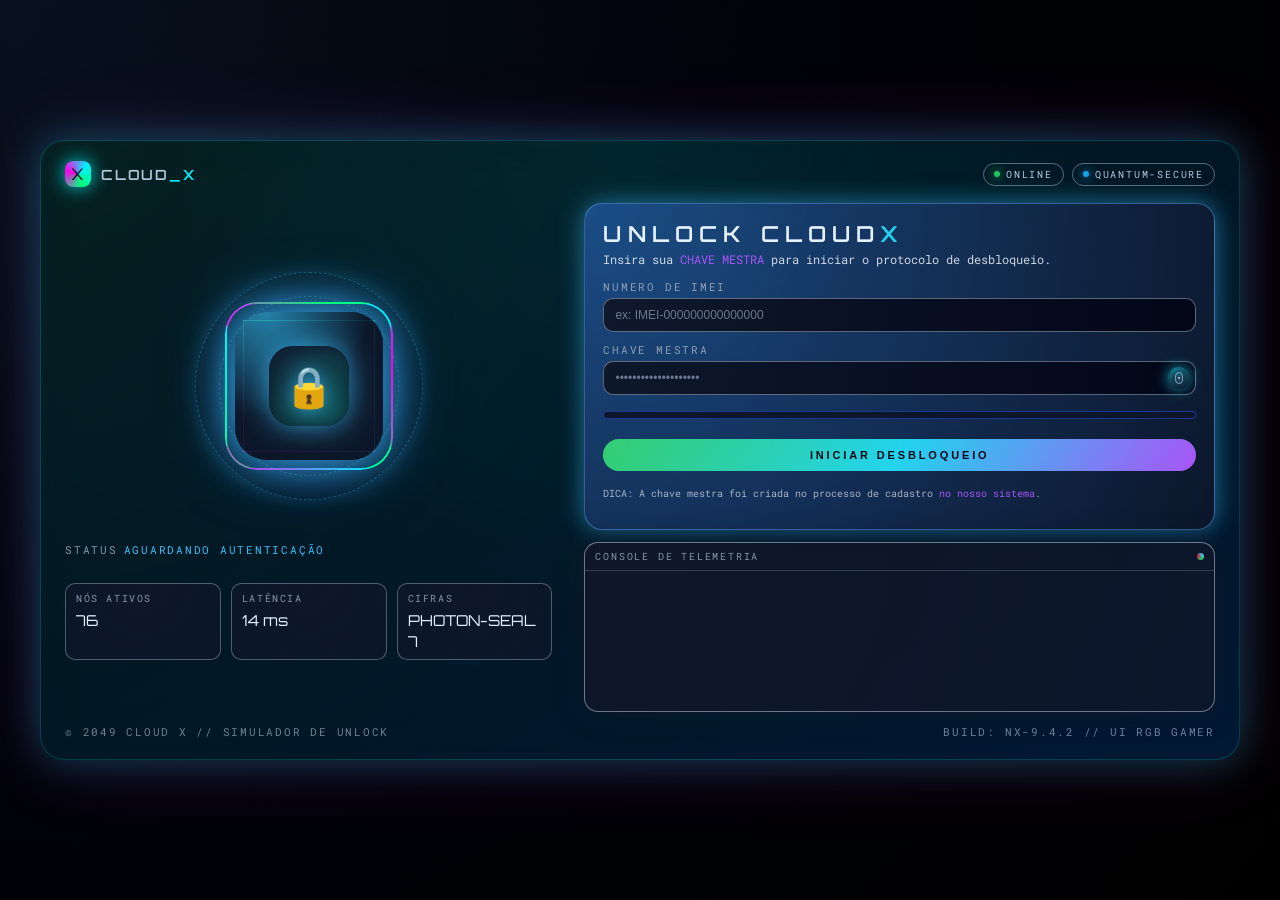
==== index.html @ 3b97a8e1 "Inicializa simulador Cloud X" ====
<!DOCTYPE html>
<html lang="pt-BR">
  <head>
    <meta charset="UTF-8" />
    <title>Cloud X // Unlock</title>
    <meta name="viewport" content="width=device-width, initial-scale=1.0" />
    <link rel="stylesheet" href="style.css" />
  </head>
  <body>
    <div class="noise-overlay"></div>
    <main class="cx-root">
      <div class="cx-frame">
        <header class="cx-header">
          <div class="cx-logo">
            <span class="cx-logo-mark">X</span>
            <span class="cx-logo-text">CLOUD<span>_X</span></span>
          </div>
          <div class="cx-header-right">
            <span class="cx-chip cx-chip-online">ONLINE</span>
            <span class="cx-chip cx-chip-secure">QUANTUM-SECURE</span>
          </div>
        </header>

        <section class="cx-core">
          <div class="cx-left">
            <div class="cx-lock-orbit">
              <div class="cx-orbit cx-orbit-1"></div>
              <div class="cx-orbit cx-orbit-2"></div>
              <div class="cx-orbit cx-orbit-3"></div>
              <div class="cx-lock-core">
                <div class="cx-lock-icon">
                  <span class="cx-lock-symbol">🔒</span>
                </div>
                <div class="cx-lock-ring cx-lock-ring-rgb"></div>
              </div>
            </div>
            <div class="cx-status">
              <span class="cx-status-label">STATUS</span>
              <span class="cx-status-value" id="statusText">AGUARDANDO AUTENTICAÇÃO</span>
            </div>
            <div class="cx-metrics">
              <div class="cx-metric">
                <span class="cx-metric-label">NÓS ATIVOS</span>
                <span class="cx-metric-value" id="nodesValue">0</span>
              </div>
              <div class="cx-metric">
                <span class="cx-metric-label">LATÊNCIA</span>
                <span class="cx-metric-value" id="latencyValue">0 ms</span>
              </div>
              <div class="cx-metric">
                <span class="cx-metric-label">CIFRAS</span>
                <span class="cx-metric-value" id="cipherValue">AES-X // CH4-9</span>
              </div>
            </div>
          </div>

          <div class="cx-right">
            <div class="cx-panel">
              <h1 class="cx-title">UNLOCK CLOUD<span>X</span></h1>
              <p class="cx-subtitle">
                Insira sua <span class="cx-highlight">CHAVE MESTRA</span> para iniciar o protocolo de desbloqueio.
              </p>

              <form class="cx-form" id="unlockForm">
                <label class="cx-field">
                  <span class="cx-field-label">Numero DE IMEI</span>
                  <input
                    type="text"
                    id="operatorId"
                    autocomplete="off"
                    placeholder="ex: IMEI-000000000000000"
                    required
                  />
                </label>

                <label class="cx-field">
                  <span class="cx-field-label">CHAVE MESTRA</span>
                  <div class="cx-password-wrapper">
                    <input
                      type="password"
                      id="masterKey"
                      autocomplete="off"
                      placeholder="••••••••••••••••••••"
                      required
                    />
                    <button type="button" class="cx-eye" id="toggleKey" aria-label="Mostrar chave"></button>
                  </div>
                </label>

                <div class="cx-progress" id="progressBar">
                  <div class="cx-progress-inner"></div>
                </div>

                <button type="submit" class="cx-btn cx-btn-primary" id="unlockBtn">
                  <span class="cx-btn-glow"></span>
                  <span class="cx-btn-text" data-default="INICIAR DESBLOQUEIO" data-working="PROCESSANDO..." data-success="CLOUD X DESBLOQUEADO">
                    INICIAR DESBLOQUEIO
                  </span>
                </button>

                <p class="cx-hint">
                  DICA: A chave mestra foi criada no processo de cadastro<span class="cx-highlight">  no nosso sistema</span>.
                </p>
              </form>
            </div>

            <div class="cx-console">
              <div class="cx-console-header">
                <span>CONSOLE DE TELEMETRIA</span>
                <span class="cx-dot cx-dot-rgb"></span>
              </div>
              <div class="cx-console-body" id="consoleLog">
                <!-- linhas de log são injetadas via JS -->
              </div>
            </div>
          </div>
        </section>

        <footer class="cx-footer">
          <span>© 2049 CLOUD X // SIMULADOR DE UNLOCK</span>
          <span>BUILD: NX-9.4.2 // UI RGB GAMER</span>
        </footer>
      </div>
    </main>

    <script src="script.js"></script>
  </body>
</html>
---- style.css ----
@import url("https://fonts.googleapis.com/css2?family=Orbitron:wght@400;500;700&family=Roboto+Mono:wght@300;400;500&display=swap");

*,
*::before,
*::after {
  box-sizing: border-box;
}

html,
body {
  margin: 0;
  padding: 0;
  height: 100%;
}

body {
  font-family: "Roboto Mono", monospace;
  background: radial-gradient(circle at top left, #07111d 0, #02030a 45%, #000 100%);
  color: #e5f2ff;
  overflow: hidden;
}

.noise-overlay {
  position: fixed;
  inset: 0;
  pointer-events: none;
  opacity: 0.12;
  background-image: url("data:image/svg+xml,%3Csvg viewBox='0 0 1600 900' xmlns='http://www.w3.org/2000/svg'%3E%3Cfilter id='n' x='-20%25' y='-20%25' width='140%25' height='140%25'%3E%3CfeTurbulence type='fractalNoise' baseFrequency='1.2' numOctaves='4' stitchTiles='noStitch'/%3E%3C/filter%3E%3Crect width='100%25' height='100%25' filter='url(%23n)' opacity='0.8'/%3E%3C/svg%3E");
  mix-blend-mode: soft-light;
  z-index: 1;
}

.cx-root {
  position: relative;
  height: 100vh;
  display: flex;
  align-items: center;
  justify-content: center;
  padding: 24px;
  z-index: 2;
}

.cx-frame {
  width: 100%;
  max-width: 1200px;
  height: 620px;
  border-radius: 24px;
  padding: 20px 24px;
  background: radial-gradient(circle at top, rgba(0, 255, 255, 0.06), transparent 55%),
    linear-gradient(145deg, rgba(0, 255, 128, 0.08), rgba(0, 120, 255, 0.2));
  border: 1px solid rgba(0, 255, 255, 0.18);
  box-shadow: 0 0 40px rgba(0, 255, 255, 0.25), 0 0 80px rgba(255, 0, 255, 0.15);
  backdrop-filter: blur(18px);
  display: flex;
  flex-direction: column;
  position: relative;
  overflow: hidden;
}

.cx-frame::before,
.cx-frame::after {
  content: "";
  position: absolute;
  inset: -2px;
  border-radius: inherit;
  border: 1px solid transparent;
  background: linear-gradient(120deg, #00f0ff, #ff00e6, #00ff7b, #00f0ff) border-box;
  -webkit-mask: linear-gradient(#000 0 0) padding-box, linear-gradient(#000 0 0);
  -webkit-mask-composite: xor;
  mask-composite: exclude;
  opacity: 0.55;
  animation: rgb-border 8s linear infinite;
  pointer-events: none;
}

.cx-frame::after {
  filter: blur(18px);
  opacity: 0.45;
}

@keyframes rgb-border {
  0% {
    background-position: 0 0;
  }
  100% {
    background-position: 800px 0;
  }
}

.cx-header,
.cx-footer {
  display: flex;
  align-items: center;
  justify-content: space-between;
  font-size: 11px;
  letter-spacing: 0.16em;
  text-transform: uppercase;
  color: rgba(210, 233, 255, 0.85);
  z-index: 2;
}

.cx-footer {
  margin-top: 12px;
  opacity: 0.6;
}

.cx-logo {
  display: flex;
  align-items: center;
  gap: 10px;
  font-family: "Orbitron", sans-serif;
}

.cx-logo-mark {
  width: 26px;
  height: 26px;
  border-radius: 8px;
  display: inline-flex;
  align-items: center;
  justify-content: center;
  font-size: 16px;
  color: #020617;
  background: conic-gradient(from 45deg, #00f0ff, #00ff7b, #ff00e6, #00f0ff);
  box-shadow: 0 0 18px rgba(0, 255, 255, 0.8);
}

.cx-logo-text {
  font-size: 14px;
  font-weight: 600;
}

.cx-logo-text span {
  color: #00f0ff;
}

.cx-header-right {
  display: flex;
  gap: 8px;
}

.cx-chip {
  padding: 4px 10px;
  border-radius: 999px;
  border: 1px solid rgba(148, 163, 184, 0.6);
  font-size: 10px;
  letter-spacing: 0.18em;
  display: inline-flex;
  align-items: center;
  gap: 6px;
}

.cx-chip::before {
  content: "";
  width: 6px;
  height: 6px;
  border-radius: 999px;
  background: #22c55e;
  box-shadow: 0 0 10px #22c55e;
}

.cx-chip-secure::before {
  background: #0ea5e9;
  box-shadow: 0 0 10px #0ea5e9;
}

.cx-core {
  display: grid;
  grid-template-columns: 1.1fr 1.4fr;
  gap: 24px;
  margin-top: 16px;
  flex: 1;
  z-index: 2;
}

.cx-left {
  display: flex;
  flex-direction: column;
  justify-content: center;
  gap: 18px;
  padding-right: 8px;
}

.cx-lock-orbit {
  position: relative;
  width: 260px;
  height: 260px;
  margin: 0 auto 8px;
}

.cx-orbit {
  position: absolute;
  inset: 16px;
  border-radius: 999px;
  border: 1px dashed rgba(148, 163, 184, 0.2);
  box-shadow: 0 0 20px rgba(56, 189, 248, 0.15);
}

.cx-orbit-1 {
  border-color: rgba(56, 189, 248, 0.35);
  animation: orbit-spin 14s linear infinite;
}

.cx-orbit-2 {
  inset: 40px;
  border-color: rgba(45, 212, 191, 0.35);
  animation: orbit-spin 11s linear infinite reverse;
}

.cx-orbit-3 {
  inset: 64px;
  border-style: solid;
  border-image: conic-gradient(from 90deg, #00f0ff, #ff00e6, #00ff7b, #00f0ff) 1;
  opacity: 0.6;
  animation: orbit-pulse 3.4s ease-in-out infinite;
}

@keyframes orbit-spin {
  to {
    transform: rotate(360deg);
  }
}

@keyframes orbit-pulse {
  0%,
  100% {
    transform: scale(0.98);
    opacity: 0.35;
  }
  50% {
    transform: scale(1.02);
    opacity: 0.75;
  }
}

.cx-lock-core {
  position: absolute;
  inset: 50%;
  width: 148px;
  height: 148px;
  transform: translate(-50%, -50%);
  border-radius: 32px;
  background: radial-gradient(circle at 20% 0, rgba(56, 189, 248, 0.64), rgba(15, 23, 42, 0.85) 55%);
  box-shadow: 0 0 45px rgba(56, 189, 248, 0.8), 0 0 65px rgba(59, 130, 246, 0.7);
  display: flex;
  align-items: center;
  justify-content: center;
}

.cx-lock-icon {
  position: relative;
  width: 80px;
  height: 80px;
  border-radius: 24px;
  display: flex;
  align-items: center;
  justify-content: center;
  background: linear-gradient(145deg, rgba(15, 23, 42, 0.85), rgba(15, 118, 110, 0.75));
  box-shadow: inset 0 0 14px rgba(15, 23, 42, 0.9), 0 0 28px rgba(56, 189, 248, 0.8);
}

.cx-lock-symbol {
  font-size: 40px;
  filter: drop-shadow(0 0 10px rgba(56, 189, 248, 0.9));
}

.cx-lock-ring {
  position: absolute;
  inset: -10px;
  border-radius: inherit;
  border: 2px solid transparent;
}

.cx-lock-ring-rgb {
  background: conic-gradient(from 45deg, #00f0ff, #00ff7b, #ff00e6, #00f0ff);
  -webkit-mask: linear-gradient(#000 0 0) padding-box, linear-gradient(#000 0 0);
  -webkit-mask-composite: xor;
  mask-composite: exclude;
  animation: ring-rotate 8s linear infinite;
}

@keyframes ring-rotate {
  to {
    transform: rotate(360deg);
  }
}

.cx-status {
  display: flex;
  align-items: baseline;
  gap: 6px;
  font-size: 11px;
  letter-spacing: 0.16em;
  text-transform: uppercase;
}

.cx-status-label {
  color: rgba(148, 163, 184, 0.9);
}

.cx-status-value {
  color: #38bdf8;
}

.cx-metrics {
  display: flex;
  gap: 10px;
  margin-top: 8px;
}

.cx-metric {
  flex: 1;
  padding: 8px 10px;
  border-radius: 10px;
  border: 1px solid rgba(148, 163, 184, 0.5);
  background: radial-gradient(circle at top, rgba(15, 23, 42, 0.9), rgba(15, 23, 42, 0.7));
}

.cx-metric-label {
  display: block;
  font-size: 10px;
  text-transform: uppercase;
  letter-spacing: 0.16em;
  color: rgba(148, 163, 184, 0.9);
  margin-bottom: 4px;
}

.cx-metric-value {
  font-family: "Orbitron", sans-serif;
  font-size: 15px;
  color: #e5f2ff;
}

.cx-right {
  display: flex;
  flex-direction: column;
  gap: 12px;
}

.cx-panel {
  flex: 1;
  border-radius: 18px;
  padding: 16px 18px 14px;
  background: radial-gradient(circle at 0 0, rgba(59, 130, 246, 0.45), rgba(15, 23, 42, 0.75));
  border: 1px solid rgba(96, 165, 250, 0.5);
  box-shadow: 0 0 25px rgba(56, 189, 248, 0.55);
}

.cx-title {
  margin: 0 0 4px;
  font-family: "Orbitron", sans-serif;
  font-weight: 600;
  font-size: 22px;
  letter-spacing: 0.28em;
  text-transform: uppercase;
}

.cx-title span {
  color: #22d3ee;
}

.cx-subtitle {
  margin: 0 0 12px;
  font-size: 12px;
  color: rgba(226, 232, 240, 0.9);
}

.cx-highlight {
  color: #a855f7;
}

.cx-form {
  display: flex;
  flex-direction: column;
  gap: 10px;
}

.cx-field {
  display: flex;
  flex-direction: column;
  gap: 4px;
  font-size: 11px;
}

.cx-field-label {
  letter-spacing: 0.16em;
  text-transform: uppercase;
  color: rgba(148, 163, 184, 0.95);
}

.cx-field input {
  background: radial-gradient(circle at top left, rgba(15, 23, 42, 0.96), rgba(2, 6, 23, 0.96));
  border-radius: 10px;
  border: 1px solid rgba(148, 163, 184, 0.6);
  padding: 9px 11px;
  font-size: 12px;
  color: #e5f2ff;
  outline: none;
  transition: border-color 0.18s ease, box-shadow 0.18s ease, transform 0.08s ease;
}

.cx-field input::placeholder {
  color: rgba(148, 163, 184, 0.7);
}

.cx-field input:focus {
  border-color: #22d3ee;
  box-shadow: 0 0 0 1px rgba(56, 189, 248, 0.7), 0 0 18px rgba(8, 47, 73, 0.9);
  transform: translateY(-1px);
}

.cx-password-wrapper {
  position: relative;
  display: flex;
  align-items: center;
}

.cx-password-wrapper input {
  width: 100%;
  padding-right: 32px;
}

.cx-eye {
  position: absolute;
  right: 6px;
  width: 22px;
  height: 22px;
  border-radius: 999px;
  border: none;
  background: radial-gradient(circle at 30% 0, rgba(34, 211, 238, 0.6), rgba(15, 23, 42, 0.9));
  cursor: pointer;
  box-shadow: 0 0 14px rgba(34, 211, 238, 0.7);
}

.cx-eye::before {
  content: "";
  position: absolute;
  inset: 5px 7px;
  border-radius: 999px;
  border: 1px solid rgba(148, 163, 184, 0.9);
  box-shadow: 0 0 4px rgba(15, 23, 42, 0.9);
}

.cx-eye::after {
  content: "";
  position: absolute;
  inset: 9px;
  border-radius: 999px;
  background: radial-gradient(circle, #e5f2ff 0, #0f172a 70%);
}

.cx-progress {
  margin-top: 6px;
  width: 100%;
  height: 8px;
  border-radius: 999px;
  background: rgba(15, 23, 42, 0.9);
  overflow: hidden;
  border: 1px solid rgba(30, 64, 175, 0.8);
  box-shadow: inset 0 0 12px rgba(15, 23, 42, 0.96);
  position: relative;
}

.cx-progress-inner {
  position: absolute;
  inset: 0;
  width: 0%;
  background: linear-gradient(90deg, #22d3ee, #a855f7, #22c55e);
  box-shadow: 0 0 18px rgba(34, 211, 238, 0.9);
  transition: width 0.08s linear;
}

.cx-btn {
  position: relative;
  margin-top: 10px;
  border-radius: 999px;
  padding: 10px 16px;
  border: none;
  cursor: pointer;
  overflow: hidden;
  text-transform: uppercase;
  letter-spacing: 0.26em;
  font-size: 11px;
  font-weight: 600;
  background: linear-gradient(120deg, #22c55e, #22d3ee, #a855f7);
  color: #020617;
  display: inline-flex;
  align-items: center;
  justify-content: center;
}

.cx-btn[disabled] {
  opacity: 0.65;
  cursor: default;
}

.cx-btn-glow {
  position: absolute;
  inset: 0;
  background: radial-gradient(circle at 0 0, rgba(255, 255, 255, 0.3), transparent 55%);
  mix-blend-mode: soft-light;
  animation: btn-scan 3.4s linear infinite;
}

@keyframes btn-scan {
  0% {
    transform: translateX(-120%);
  }
  50% {
    transform: translateX(10%);
  }
  100% {
    transform: translateX(120%);
  }
}

.cx-btn-text {
  position: relative;
  z-index: 1;
}

.cx-hint {
  margin: 6px 0 0;
  font-size: 10px;
  color: rgba(203, 213, 225, 0.8);
}

.cx-console {
  height: 170px;
  border-radius: 14px;
  background: radial-gradient(circle at 0 0, rgba(15, 23, 42, 0.95), rgba(15, 23, 42, 0.82));
  border: 1px solid rgba(148, 163, 184, 0.7);
  box-shadow: 0 0 26px rgba(15, 23, 42, 0.9);
  display: flex;
  flex-direction: column;
}

.cx-console-header {
  padding: 7px 10px;
  border-bottom: 1px solid rgba(51, 65, 85, 0.9);
  font-size: 10px;
  letter-spacing: 0.18em;
  text-transform: uppercase;
  color: rgba(148, 163, 184, 0.9);
  display: flex;
  align-items: center;
  justify-content: space-between;
}

.cx-dot {
  width: 7px;
  height: 7px;
  border-radius: 999px;
  background: #22d3ee;
}

.cx-dot-rgb {
  background: conic-gradient(from 45deg, #22d3ee, #22c55e, #e11d48, #22d3ee);
  animation: dot-pulse 2s ease-in-out infinite;
}

@keyframes dot-pulse {
  0%,
  100% {
    transform: scale(0.9);
    box-shadow: 0 0 8px rgba(34, 211, 238, 0.7);
  }
  50% {
    transform: scale(1.1);
    box-shadow: 0 0 12px rgba(244, 63, 94, 0.8);
  }
}

.cx-console-body {
  flex: 1;
  padding: 8px 10px;
  font-size: 11px;
  line-height: 1.4;
  color: rgba(226, 232, 240, 0.9);
  overflow: hidden;
  position: relative;
}

.cx-console-body-inner {
  position: absolute;
  inset: 0;
  padding: 6px 0 4px;
  overflow-y: auto;
  scrollbar-width: thin;
  scrollbar-color: rgba(30, 64, 175, 0.9) transparent;
}

.cx-console-body-inner::-webkit-scrollbar {
  width: 4px;
}

.cx-console-body-inner::-webkit-scrollbar-track {
  background: transparent;
}

.cx-console-body-inner::-webkit-scrollbar-thumb {
  background: linear-gradient(#22d3ee, #4f46e5);
  border-radius: 999px;
}

.cx-log-line {
  display: flex;
  gap: 8px;
  white-space: nowrap;
}

.cx-log-prefix {
  color: rgba(148, 163, 184, 0.9);
}

.cx-log-content {
  color: #e2e8f0;
}

.cx-log-content span.cx-log-tag {
  color: #f97316;
}

.cx-log-content span.cx-log-success {
  color: #22c55e;
}

.cx-log-content span.cx-log-error {
  color: #ef4444;
}

@media (max-width: 1040px) {
  .cx-frame {
    height: auto;
  }

  .cx-core {
    grid-template-columns: 1fr;
    grid-auto-rows: auto;
  }

  .cx-left {
    order: 2;
    padding-right: 0;
  }

  .cx-right {
    order: 1;
  }
}

@media (max-width: 768px) {
  .cx-root {
    padding: 12px;
  }

  .cx-frame {
    padding: 14px;
  }

  .cx-core {
    gap: 14px;
  }

  .cx-header,
  .cx-footer {
    font-size: 9px;
    flex-direction: column;
    align-items: flex-start;
    gap: 6px;
  }

  .cx-lock-orbit {
    width: 210px;
    height: 210px;
  }
}
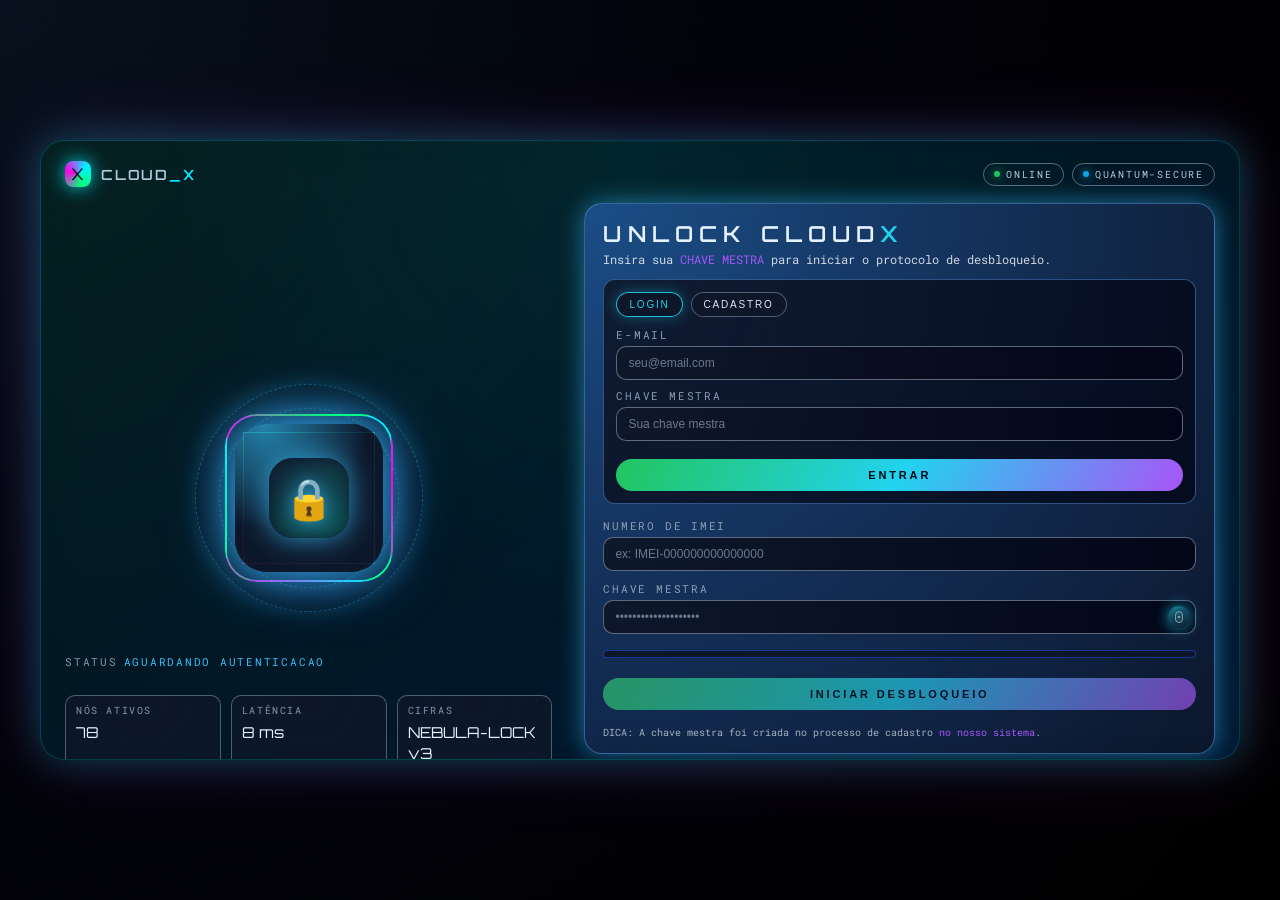
==== commit 8cd16fb9: "feat: adiciona cadastro/login com backend serverless" ====
--- a/index.html
+++ b/index.html
@@ -60,6 +60,42 @@
               <p class="cx-subtitle">
                 Insira sua <span class="cx-highlight">CHAVE MESTRA</span> para iniciar o protocolo de desbloqueio.
               </p>
+
+              <div class="cx-auth" id="authSection">
+                <div class="cx-auth-tabs">
+                  <button type="button" class="cx-auth-tab is-active" id="authTabLogin">LOGIN</button>
+                  <button type="button" class="cx-auth-tab" id="authTabRegister">CADASTRO</button>
+                </div>
+
+                <form class="cx-auth-form" id="loginForm">
+                  <label class="cx-field">
+                    <span class="cx-field-label">E-MAIL</span>
+                    <input type="email" id="loginEmail" autocomplete="username" placeholder="seu@email.com" required />
+                  </label>
+                  <label class="cx-field">
+                    <span class="cx-field-label">CHAVE MESTRA</span>
+                    <input type="password" id="loginPassword" autocomplete="current-password" placeholder="Sua chave mestra" required />
+                  </label>
+                  <button type="submit" class="cx-btn cx-btn-auth">ENTRAR</button>
+                </form>
+
+                <form class="cx-auth-form is-hidden" id="registerForm">
+                  <label class="cx-field">
+                    <span class="cx-field-label">E-MAIL</span>
+                    <input type="email" id="registerEmail" autocomplete="email" placeholder="seu@email.com" required />
+                  </label>
+                  <label class="cx-field">
+                    <span class="cx-field-label">CHAVE MESTRA</span>
+                    <input type="password" id="registerPassword" autocomplete="new-password" placeholder="Min. 6 caracteres" required />
+                  </label>
+                  <button type="submit" class="cx-btn cx-btn-auth">CRIAR CONTA</button>
+                </form>
+
+                <div class="cx-auth-session is-hidden" id="sessionInfo">
+                  <span>Conectado como <strong id="sessionEmail"></strong></span>
+                  <button type="button" class="cx-btn cx-btn-ghost" id="logoutBtn">SAIR</button>
+                </div>
+              </div>
 
               <form class="cx-form" id="unlockForm">
                 <label class="cx-field">
--- a/style.css
+++ b/style.css
@@ -374,6 +374,70 @@
   gap: 10px;
 }
 
+.cx-auth {
+  margin-bottom: 14px;
+  padding: 12px;
+  border-radius: 12px;
+  border: 1px solid rgba(96, 165, 250, 0.45);
+  background: radial-gradient(circle at 0 0, rgba(15, 23, 42, 0.9), rgba(2, 6, 23, 0.78));
+}
+
+.cx-auth-tabs {
+  display: flex;
+  gap: 8px;
+  margin-bottom: 10px;
+}
+
+.cx-auth-tab {
+  border: 1px solid rgba(148, 163, 184, 0.5);
+  background: rgba(15, 23, 42, 0.95);
+  color: #e2e8f0;
+  border-radius: 999px;
+  padding: 6px 12px;
+  font-size: 10px;
+  letter-spacing: 0.18em;
+  cursor: pointer;
+}
+
+.cx-auth-tab.is-active {
+  border-color: rgba(34, 211, 238, 0.9);
+  box-shadow: 0 0 14px rgba(34, 211, 238, 0.35);
+  color: #22d3ee;
+}
+
+.cx-auth-form {
+  display: flex;
+  flex-direction: column;
+  gap: 8px;
+}
+
+.cx-auth-session {
+  display: flex;
+  align-items: center;
+  justify-content: space-between;
+  gap: 10px;
+  font-size: 11px;
+  color: rgba(226, 232, 240, 0.95);
+}
+
+.cx-btn-auth {
+  margin-top: 4px;
+  padding: 8px 12px;
+  font-size: 10px;
+}
+
+.cx-btn-ghost {
+  border: 1px solid rgba(34, 211, 238, 0.8);
+  background: transparent;
+  color: #22d3ee;
+  letter-spacing: 0.12em;
+  padding: 7px 10px;
+}
+
+.is-hidden {
+  display: none !important;
+}
+
 .cx-field {
   display: flex;
   flex-direction: column;
